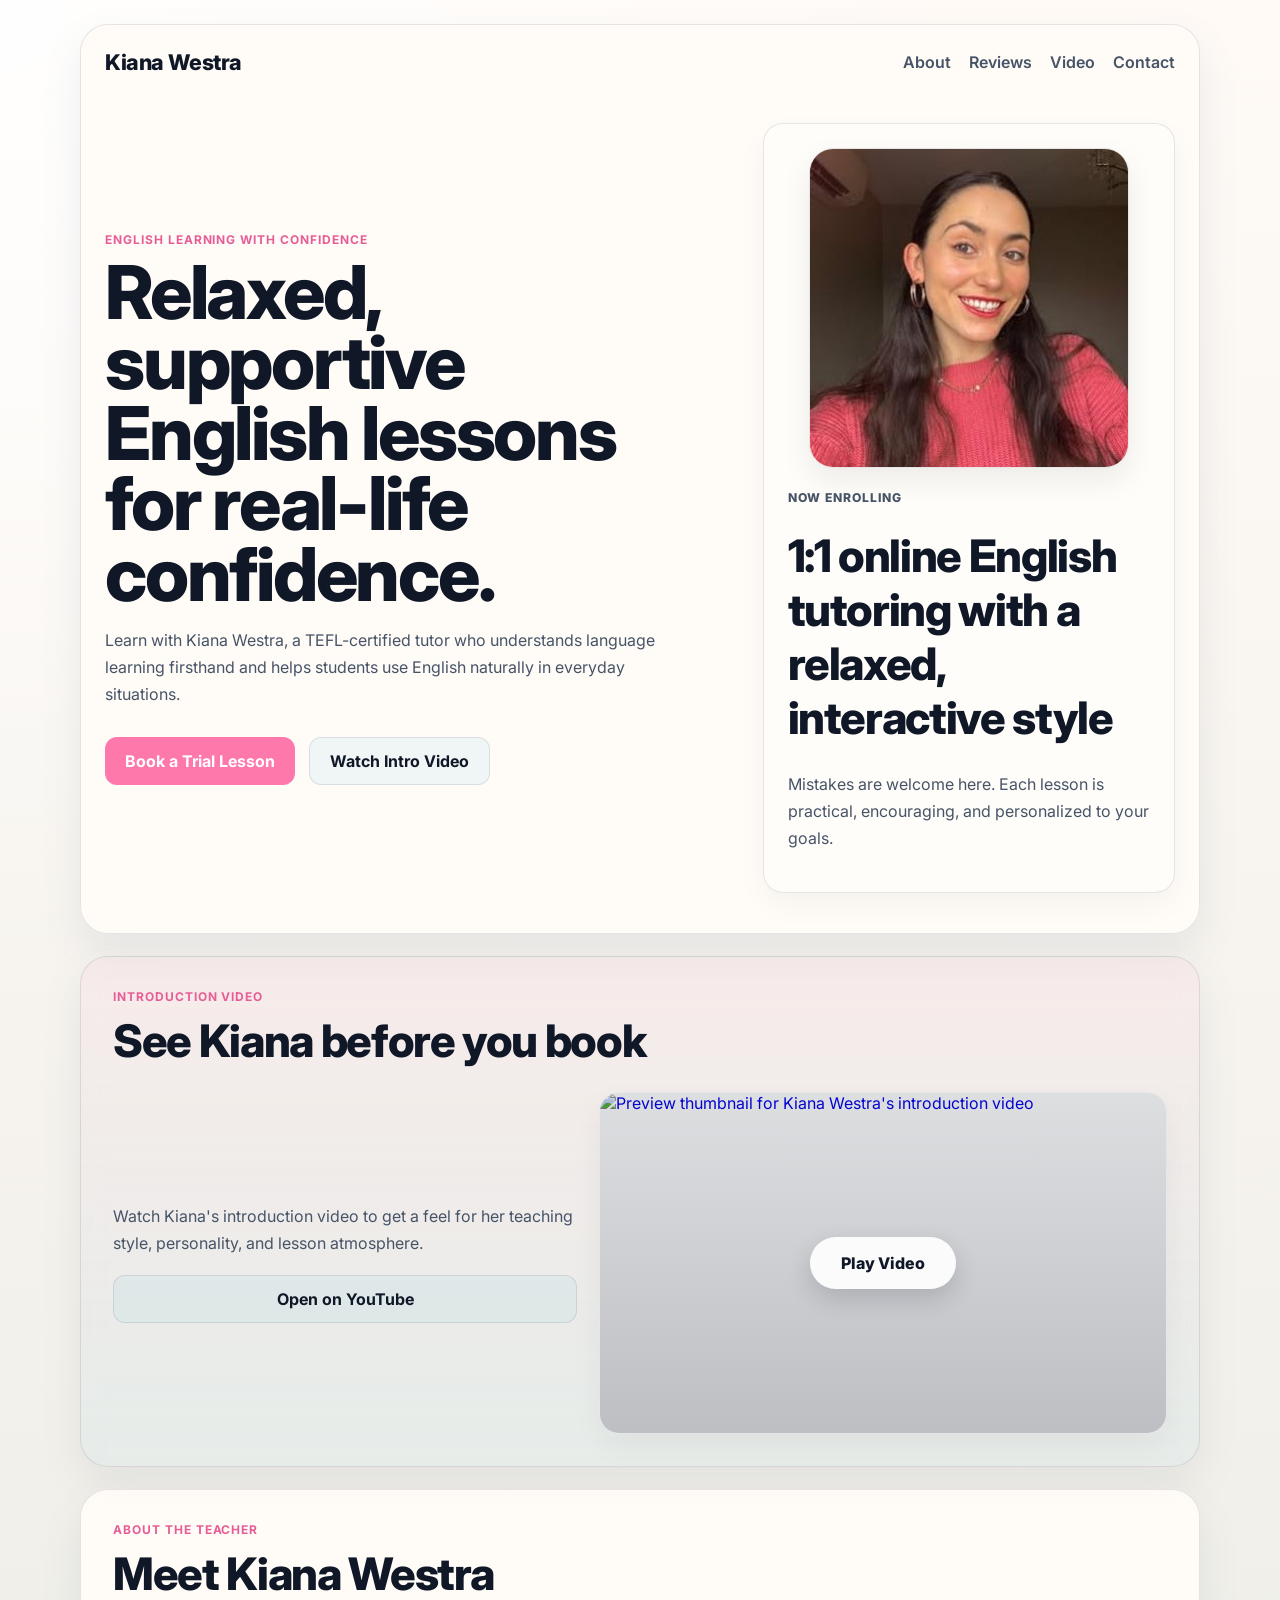
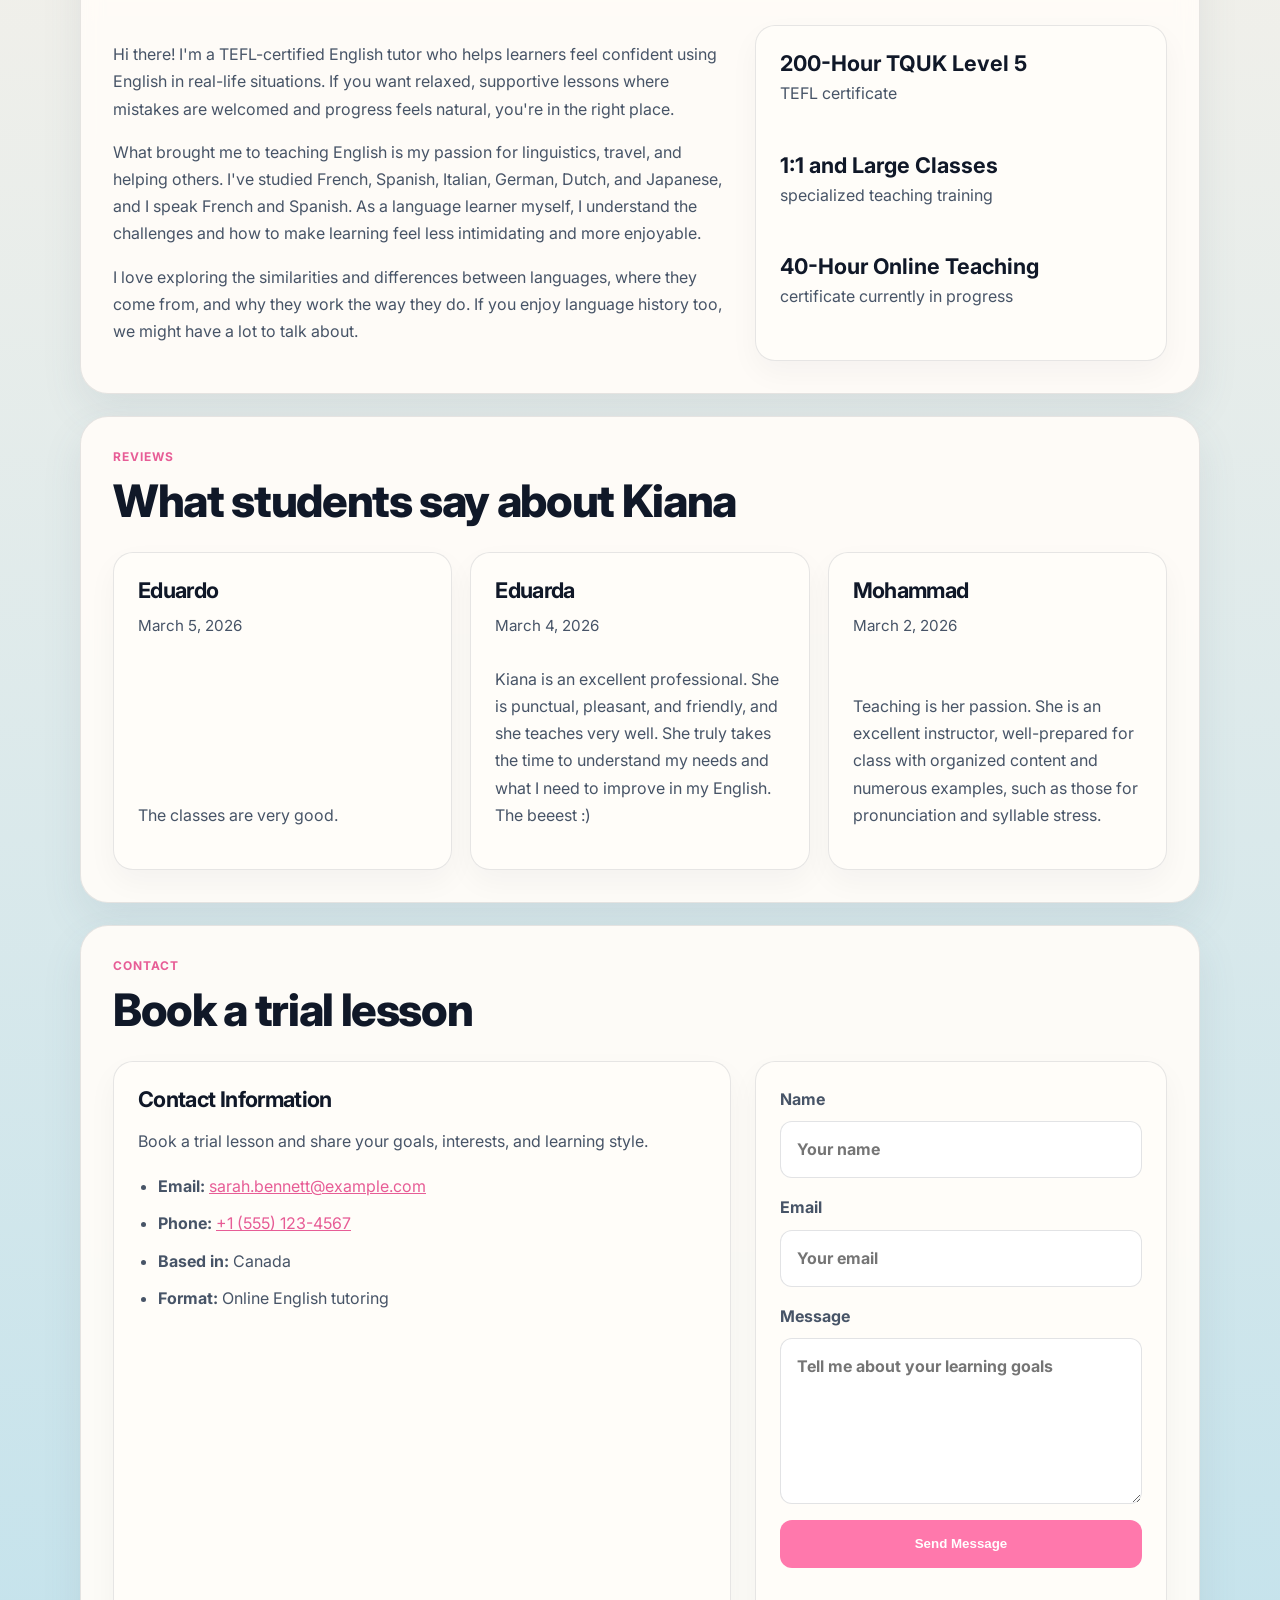
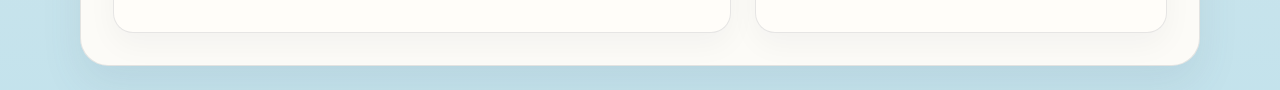
==== index.html @ e5110ee6 "Initial website" ====
<!DOCTYPE html>
<html lang="en">
<head>
  <meta charset="UTF-8">
  <meta name="viewport" content="width=device-width, initial-scale=1.0">
  <title>Kiana Westra | English Tutor</title>
  <meta
    name="description"
    content="Relaxed, supportive English lessons with Kiana Westra."
  >
  <link rel="preconnect" href="https://fonts.googleapis.com">
  <link rel="preconnect" href="https://fonts.gstatic.com" crossorigin>
  <link
    href="https://fonts.googleapis.com/css2?family=Inter:wght@400;500;600;700;800&display=swap"
    rel="stylesheet"
  >
  <link rel="stylesheet" href="style.css">
</head>
<body>
  <div class="page-shell">
    <header class="hero">
      <nav class="topbar">
        <a class="brand" href="#home">Kiana Westra</a>
        <div class="nav-links">
          <a href="#about">About</a>
          <a href="#reviews">Reviews</a>
          <a href="#video">Video</a>
          <a href="#contact">Contact</a>
        </div>
      </nav>

      <section class="hero-content" id="home">
        <div class="hero-copy">
          <p class="eyebrow">English Learning With Confidence</p>
          <h1>Relaxed, supportive English lessons for real-life confidence.</h1>
          <p class="intro">
            Learn with Kiana Westra, a TEFL-certified tutor who understands
            language learning firsthand and helps students use English naturally
            in everyday situations.
          </p>
          <div class="hero-actions">
            <a class="button button-primary" href="#contact">Book a Trial Lesson</a>
            <a class="button button-secondary" href="#video">Watch Intro Video</a>
          </div>
        </div>

        <aside class="hero-card">
          <div class="portrait-card">
            <img
              class="portrait-image"
              src="pictures/kk.jpg"
              alt="Portrait of Kiana Westra"
            >
          </div>
          <div class="hero-summary">
            <p class="card-label">Now Enrolling</p>
            <h2>1:1 online English tutoring with a relaxed, interactive style</h2>
            <p>
              Mistakes are welcome here. Each lesson is practical, encouraging,
              and personalized to your goals.
            </p>
          </div>
        </aside>
      </section>
    </header>

    <main>
      <section class="section media-section" id="video">
        <div class="section-heading">
          <p class="eyebrow">Introduction Video</p>
          <h2>See Kiana before you book</h2>
        </div>
        <div class="video-shell">
          <div class="video-copy">
            <p>
              Watch Kiana's introduction video to get a feel for her teaching
              style, personality, and lesson atmosphere.
            </p>
            <a class="button button-secondary" href="https://www.youtube.com/watch?v=1ge4hLYOlJs">Open on YouTube</a>
          </div>
          <a
            class="video-frame video-preview"
            href="https://www.youtube.com/watch?v=1ge4hLYOlJs"
            aria-label="Watch Kiana Westra introduction video on YouTube"
          >
            <img
              src="https://img.youtube.com/vi/1ge4hLYOlJs/maxresdefault.jpg"
              alt="Preview thumbnail for Kiana Westra's introduction video"
            >
            <div class="video-overlay">
              <span class="play-button">Play Video</span>
            </div>
          </a>
        </div>
      </section>

      <section class="section" id="about">
        <div class="section-heading">
          <p class="eyebrow">About The Teacher</p>
          <h2>Meet Kiana Westra</h2>
        </div>
        <div class="about-grid">
          <div class="about-copy">
            <p>
              Hi there! I'm a TEFL-certified English tutor who helps learners
              feel confident using English in real-life situations. If you want
              relaxed, supportive lessons where mistakes are welcomed and
              progress feels natural, you're in the right place.
            </p>
            <p>
              What brought me to teaching English is my passion for linguistics,
              travel, and helping others. I've studied French, Spanish,
              Italian, German, Dutch, and Japanese, and I speak French and
              Spanish. As a language learner myself, I understand the
              challenges and how to make learning feel less intimidating and
              more enjoyable.
            </p>
            <p>
              I love exploring the similarities and differences between
              languages, where they come from, and why they work the way they
              do. If you enjoy language history too, we might have a lot to
              talk about.
            </p>
          </div>
          <div class="stats-card">
            <div>
              <strong>200-Hour TQUK Level 5</strong>
              <span>TEFL certificate</span>
            </div>
            <div>
              <strong>1:1 and Large Classes</strong>
              <span>specialized teaching training</span>
            </div>
            <div>
              <strong>40-Hour Online Teaching</strong>
              <span>certificate currently in progress</span>
            </div>
          </div>
        </div>
      </section>

      <section class="section" id="reviews">
        <div class="section-heading">
          <p class="eyebrow">Reviews</p>
          <h2>What students say about Kiana</h2>
        </div>
        <div class="cards">
          <article class="info-card review-card">
            <div class="review-meta">
              <h3>Eduardo</h3>
              <p>March 5, 2026</p>
            </div>
            <p>The classes are very good.</p>
          </article>
          <article class="info-card review-card">
            <div class="review-meta">
              <h3>Eduarda</h3>
              <p>March 4, 2026</p>
            </div>
            <p>
              Kiana is an excellent professional. She is punctual, pleasant, and
              friendly, and she teaches very well. She truly takes the time to
              understand my needs and what I need to improve in my English. The
              beeest :)
            </p>
          </article>
          <article class="info-card review-card">
            <div class="review-meta">
              <h3>Mohammad</h3>
              <p>March 2, 2026</p>
            </div>
            <p>
              Teaching is her passion. She is an excellent instructor,
              well-prepared for class with organized content and numerous
              examples, such as those for pronunciation and syllable stress.
            </p>
          </article>
        </div>
      </section>

      <section class="section contact-section" id="contact">
        <div class="section-heading">
          <p class="eyebrow">Contact</p>
          <h2>Book a trial lesson</h2>
        </div>

        <div class="contact-grid">
          <div class="contact-card">
            <h3>Contact Information</h3>
            <p>Book a trial lesson and share your goals, interests, and learning style.</p>
            <ul class="contact-list">
              <li><strong>Email:</strong> <a href="mailto:sarah.bennett@example.com">sarah.bennett@example.com</a></li>
              <li><strong>Phone:</strong> <a href="tel:+15551234567">+1 (555) 123-4567</a></li>
              <li><strong>Based in:</strong> Canada</li>
              <li><strong>Format:</strong> Online English tutoring</li>
            </ul>
          </div>

          <form class="contact-form" id="contact-form">
            <label>
              Name
              <input type="text" name="name" placeholder="Your name">
            </label>
            <label>
              Email
              <input type="email" name="email" placeholder="Your email">
            </label>
            <label>
              Message
              <textarea name="message" rows="5" placeholder="Tell me about your learning goals"></textarea>
            </label>
            <button class="button button-primary" type="submit">Send Message</button>
            <p class="form-note" id="form-note" aria-live="polite"></p>
          </form>
        </div>
      </section>
    </main>
  </div>
  <script src="script.js"></script>
</body>
</html>
---- style.css ----
:root {
  --bg: #f2f0ea;
  --bg-accent: #a8d5e3;
  --surface: rgba(255, 252, 248, 0.94);
  --surface-strong: #fffdf9;
  --text: #101828;
  --muted: #475467;
  --line: rgba(16, 24, 40, 0.1);
  --primary: #ff78ac;
  --primary-deep: #e75d96;
  --secondary: #a8d5e3;
  --shadow: 0 18px 40px rgba(77, 94, 114, 0.1);
}

* {
  box-sizing: border-box;
}

html {
  scroll-behavior: smooth;
}

body {
  margin: 0;
  font-family: "Inter", sans-serif;
  color: var(--text);
  background:
    radial-gradient(circle at top left, rgba(255, 255, 255, 0.9), transparent 28%),
    linear-gradient(180deg, #fffaf6 0%, var(--bg) 46%, rgba(168, 213, 227, 0.68) 100%);
}

body::before {
  content: "";
  position: fixed;
  inset: 0;
  background-image:
    linear-gradient(rgba(255, 255, 255, 0.18) 1px, transparent 1px),
    linear-gradient(90deg, rgba(255, 255, 255, 0.18) 1px, transparent 1px);
  background-size: 26px 26px;
  mask-image: radial-gradient(circle at center, black 58%, transparent 100%);
  pointer-events: none;
  opacity: 0.18;
}

.page-shell {
  width: min(1120px, calc(100% - 32px));
  margin: 24px auto;
}

.hero,
.section {
  position: relative;
  overflow: hidden;
  background: var(--surface);
  border: 1px solid var(--line);
  border-radius: 28px;
  box-shadow: var(--shadow);
  backdrop-filter: blur(10px);
}

.hero {
  padding: 24px 24px 40px;
}

.topbar {
  display: flex;
  align-items: center;
  justify-content: space-between;
  gap: 16px;
}

.brand,
.nav-links a,
.button {
  text-decoration: none;
}

.brand {
  font-size: 1.35rem;
  font-weight: 800;
  letter-spacing: -0.02em;
  color: var(--text);
}

.nav-links {
  display: flex;
  gap: 18px;
  flex-wrap: wrap;
}

.nav-links a {
  color: var(--muted);
  font-weight: 600;
}

.hero-content {
  display: grid;
  grid-template-columns: 1.45fr 0.95fr;
  gap: 28px;
  align-items: center;
  padding-top: 48px;
}

.eyebrow {
  margin: 0 0 10px;
  color: var(--primary-deep);
  text-transform: uppercase;
  letter-spacing: 0.08em;
  font-size: 0.75rem;
  font-weight: 700;
}

h1,
h2,
h3,
blockquote {
  font-family: "Inter", sans-serif;
  margin: 0;
  letter-spacing: -0.03em;
}

h1 {
  font-size: clamp(2.8rem, 5.8vw, 4.8rem);
  line-height: 0.95;
  font-weight: 800;
  max-width: 11ch;
}

h2 {
  font-size: clamp(1.85rem, 3.6vw, 2.8rem);
  font-weight: 800;
}

h3 {
  font-size: 1.35rem;
  font-weight: 700;
  margin-bottom: 12px;
}

.intro,
.hero-card p,
.about-copy p,
.info-card p,
.contact-card p,
.contact-list,
.contact-form,
.stats-card span {
  color: var(--muted);
  line-height: 1.7;
}

.intro {
  max-width: 58ch;
  font-size: 1rem;
  margin: 18px 0 0;
}

.hero-actions {
  display: flex;
  flex-wrap: wrap;
  gap: 14px;
  margin-top: 28px;
}

.button {
  display: inline-flex;
  align-items: center;
  justify-content: center;
  min-height: 48px;
  padding: 0 20px;
  border-radius: 12px;
  font-weight: 700;
  transition: transform 180ms ease, background-color 180ms ease, color 180ms ease;
}

.button:hover,
.button:focus-visible {
  transform: translateY(-1px);
}

.button-primary {
  background: var(--primary);
  color: #ffffff;
  border: 0;
}

.button-primary:hover,
.button-primary:focus-visible {
  background: var(--primary-deep);
}

.button-secondary {
  color: var(--text);
  border: 1px solid var(--line);
  background: rgba(168, 213, 227, 0.18);
}

.hero-card,
.stats-card,
.info-card,
.contact-card,
.contact-form {
  background: var(--surface-strong);
  border: 1px solid var(--line);
  border-radius: 20px;
  box-shadow: 0 12px 30px rgba(16, 24, 40, 0.04);
}

.hero-card {
  padding: 24px;
  display: grid;
  gap: 20px;
}

.card-label {
  margin: 0 0 10px;
  font-size: 0.76rem;
  font-weight: 800;
  letter-spacing: 0.08em;
  text-transform: uppercase;
  color: var(--primary);
}

.portrait-card {
  display: grid;
  justify-items: center;
}

.portrait-image {
  display: block;
  width: min(100%, 320px);
  aspect-ratio: 1 / 1;
  object-fit: cover;
  object-position: center;
  border-radius: 24px;
  border: 1px solid var(--line);
  box-shadow: 0 12px 30px rgba(16, 24, 40, 0.08);
}

.hero-summary {
  display: grid;
  gap: 10px;
}

.feature-list,
.contact-list {
  margin: 18px 0 0;
  padding-left: 20px;
}

.feature-list li,
.contact-list li {
  margin-bottom: 10px;
}

.section {
  margin-top: 22px;
  padding: 32px;
}

.section-heading {
  margin-bottom: 24px;
}

.about-grid,
.contact-grid {
  display: grid;
  grid-template-columns: 1.2fr 0.8fr;
  gap: 24px;
}

.stats-card {
  display: grid;
  gap: 18px;
  padding: 24px;
}

.stats-card strong {
  display: block;
  font-size: 1.35rem;
  margin-bottom: 4px;
}

.cards {
  display: grid;
  grid-template-columns: repeat(3, minmax(0, 1fr));
  gap: 18px;
}

.info-card,
.contact-card,
.contact-form {
  padding: 24px;
}

.review-card {
  display: flex;
  flex-direction: column;
  justify-content: space-between;
  gap: 12px;
}

.review-meta p {
  margin: 0;
  color: var(--muted);
  font-size: 0.95rem;
  line-height: 1.5;
}

.media-section {
  background: linear-gradient(180deg, rgba(255, 120, 172, 0.06), rgba(168, 213, 227, 0.16));
}

.video-shell {
  display: grid;
  grid-template-columns: 0.9fr 1.1fr;
  gap: 22px;
  align-items: center;
}

.video-copy {
  display: grid;
  gap: 18px;
}

.video-copy p {
  margin: 0;
  color: var(--muted);
  line-height: 1.7;
}

.video-frame {
  overflow: hidden;
  background: #ffffff;
  border: 1px solid var(--line);
  border-radius: 20px;
  box-shadow: 0 12px 30px rgba(16, 24, 40, 0.05);
}

.video-preview {
  position: relative;
  display: block;
  min-height: 340px;
  text-decoration: none;
}

.video-preview img {
  display: block;
  width: 100%;
  height: 100%;
  min-height: 340px;
  object-fit: cover;
}

.video-overlay {
  position: absolute;
  inset: 0;
  display: grid;
  place-items: center;
  background: linear-gradient(180deg, rgba(16, 24, 40, 0.14), rgba(16, 24, 40, 0.28));
}

.play-button {
  display: inline-flex;
  align-items: center;
  justify-content: center;
  min-width: 146px;
  min-height: 52px;
  padding: 0 20px;
  border-radius: 999px;
  background: rgba(255, 255, 255, 0.92);
  color: var(--text);
  font-weight: 800;
  box-shadow: 0 10px 24px rgba(16, 24, 40, 0.16);
}

.contact-form {
  display: grid;
  gap: 16px;
}

.contact-form label {
  display: grid;
  gap: 8px;
  font-weight: 700;
}

.contact-form input,
.contact-form textarea {
  width: 100%;
  border: 1px solid rgba(16, 24, 40, 0.12);
  border-radius: 12px;
  padding: 14px 16px;
  font: inherit;
  color: var(--text);
  background: #ffffff;
}

.contact-form input:focus,
.contact-form textarea:focus {
  outline: 2px solid rgba(255, 120, 172, 0.2);
  border-color: var(--primary);
}

.contact-card a {
  color: var(--primary-deep);
  text-decoration-thickness: 1px;
}

.form-note {
  min-height: 24px;
  margin: 0;
  color: var(--primary-deep);
  font-weight: 600;
}

@media (max-width: 900px) {
  .hero-content,
  .about-grid,
  .contact-grid,
  .cards,
  .video-shell {
    grid-template-columns: 1fr;
  }

  .hero-card {
    transform: none;
  }
}

@media (max-width: 640px) {
  .page-shell {
    width: min(100% - 20px, 1120px);
    margin: 10px auto 24px;
  }

  .hero,
  .section {
    border-radius: 22px;
    padding: 22px;
  }

  .topbar {
    flex-direction: column;
    align-items: flex-start;
  }

  .hero-content {
    padding-top: 30px;
  }

  .video-preview,
  .video-preview img {
    min-height: 220px;
  }
}
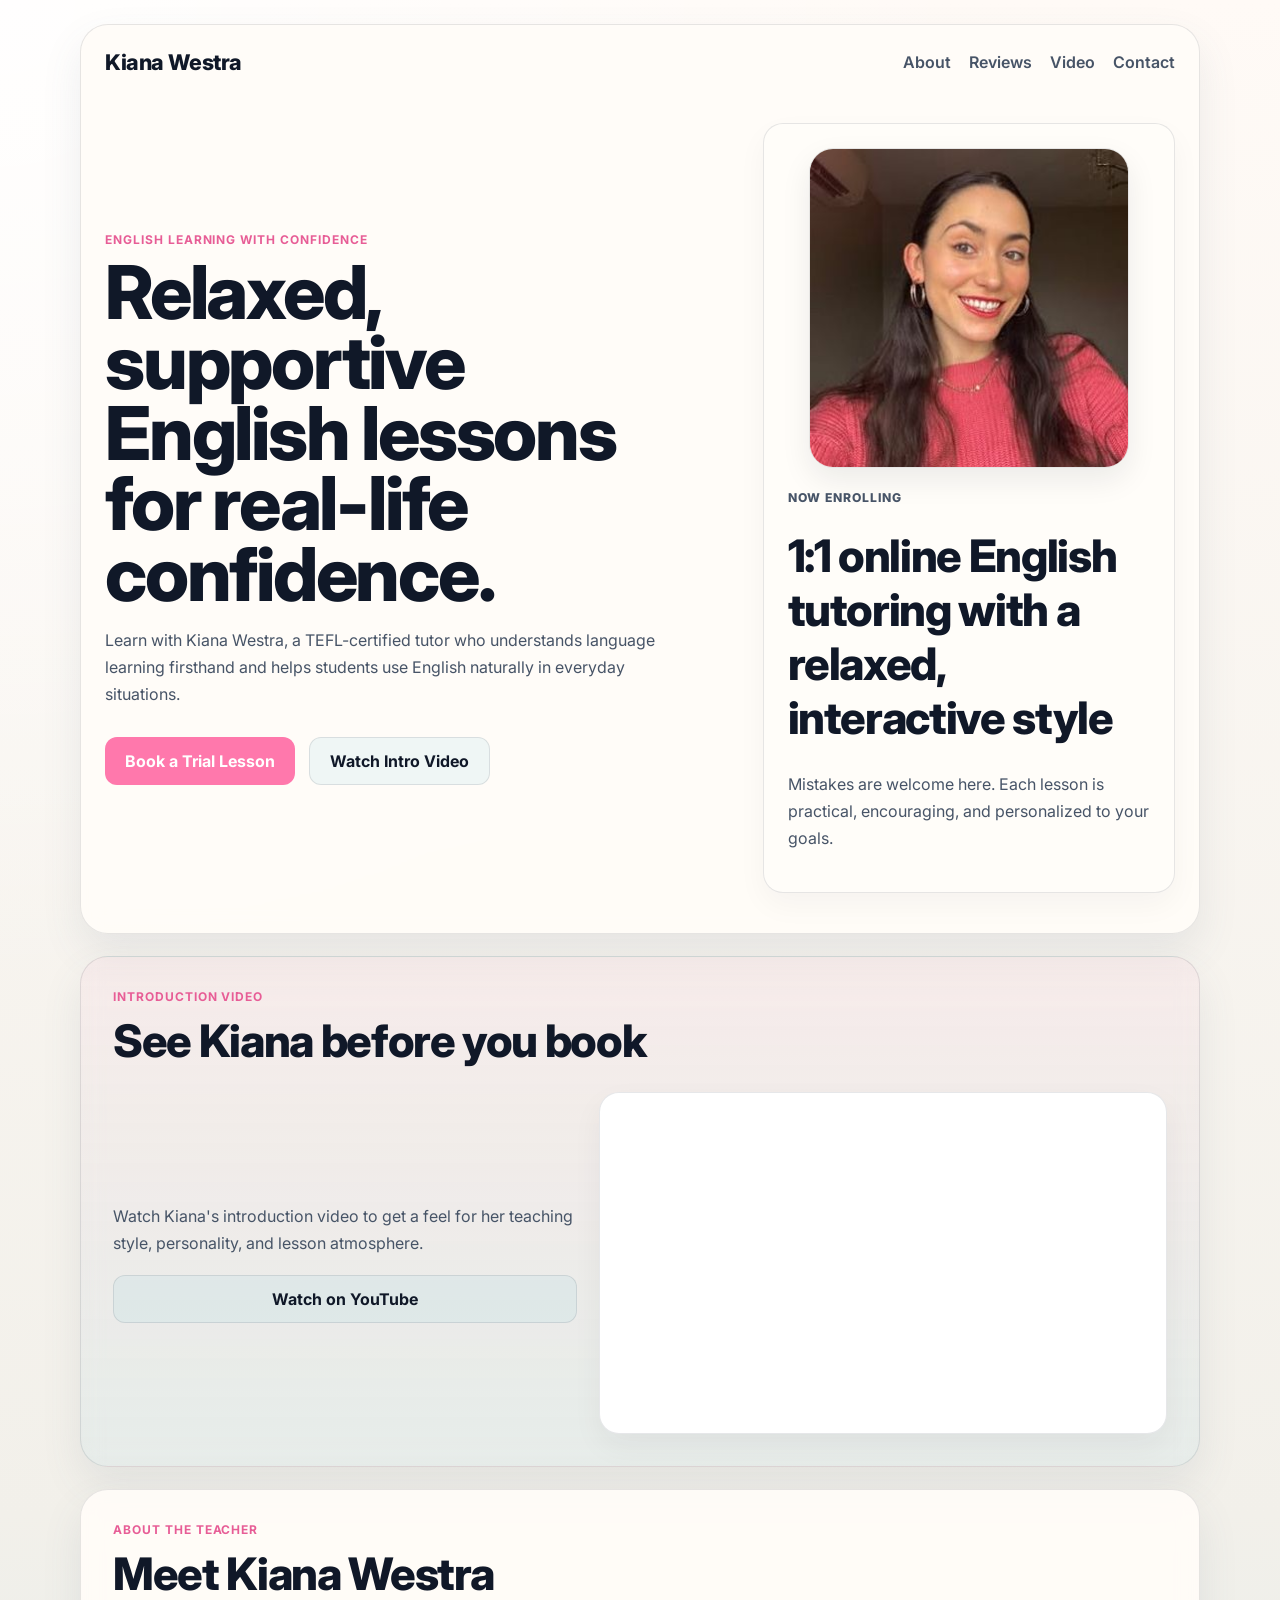
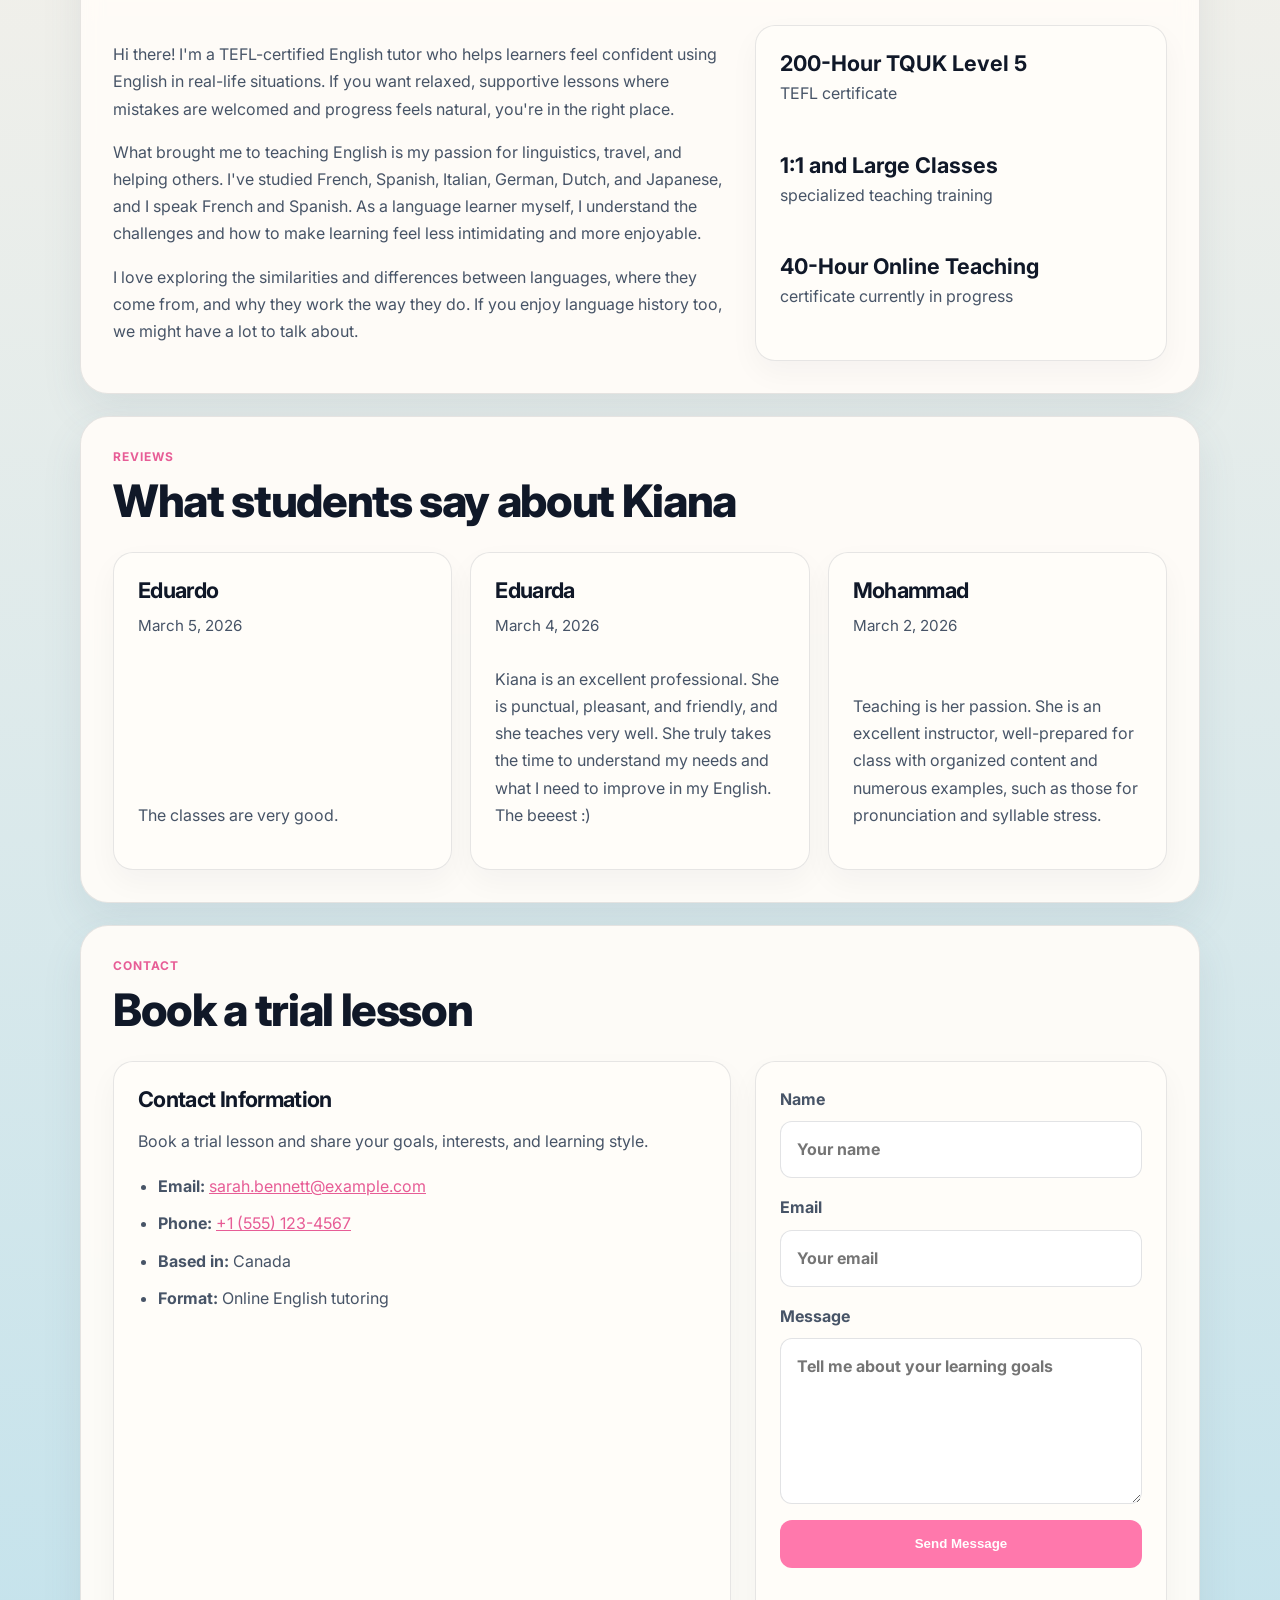
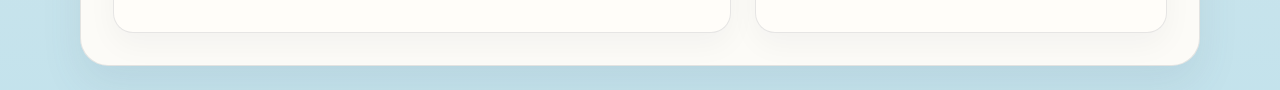
==== commit 9b27310b: "Update embedded video" ====
--- a/index.html
+++ b/index.html
@@ -76,21 +76,18 @@
               Watch Kiana's introduction video to get a feel for her teaching
               style, personality, and lesson atmosphere.
             </p>
-            <a class="button button-secondary" href="https://www.youtube.com/watch?v=1ge4hLYOlJs">Open on YouTube</a>
-          </div>
-          <a
-            class="video-frame video-preview"
-            href="https://www.youtube.com/watch?v=1ge4hLYOlJs"
-            aria-label="Watch Kiana Westra introduction video on YouTube"
-          >
-            <img
-              src="https://img.youtube.com/vi/1ge4hLYOlJs/maxresdefault.jpg"
-              alt="Preview thumbnail for Kiana Westra's introduction video"
-            >
-            <div class="video-overlay">
-              <span class="play-button">Play Video</span>
-            </div>
-          </a>
+            <a class="button button-secondary" href="https://www.youtube.com/watch?v=1ge4hLYOlJs">Watch on YouTube</a>
+          </div>
+          <div class="video-frame">
+            <iframe
+              src="https://www.youtube.com/embed/1ge4hLYOlJs?rel=0"
+              title="Kiana Westra introduction video"
+              loading="eager"
+              allow="accelerometer; autoplay; clipboard-write; encrypted-media; gyroscope; picture-in-picture; web-share"
+              referrerpolicy="strict-origin-when-cross-origin"
+              allowfullscreen
+            ></iframe>
+          </div>
         </div>
       </section>
 
--- a/style.css
+++ b/style.css
@@ -337,41 +337,11 @@
   box-shadow: 0 12px 30px rgba(16, 24, 40, 0.05);
 }
 
-.video-preview {
-  position: relative;
-  display: block;
-  min-height: 340px;
-  text-decoration: none;
-}
-
-.video-preview img {
+.video-frame iframe {
   display: block;
   width: 100%;
-  height: 100%;
   min-height: 340px;
-  object-fit: cover;
-}
-
-.video-overlay {
-  position: absolute;
-  inset: 0;
-  display: grid;
-  place-items: center;
-  background: linear-gradient(180deg, rgba(16, 24, 40, 0.14), rgba(16, 24, 40, 0.28));
-}
-
-.play-button {
-  display: inline-flex;
-  align-items: center;
-  justify-content: center;
-  min-width: 146px;
-  min-height: 52px;
-  padding: 0 20px;
-  border-radius: 999px;
-  background: rgba(255, 255, 255, 0.92);
-  color: var(--text);
-  font-weight: 800;
-  box-shadow: 0 10px 24px rgba(16, 24, 40, 0.16);
+  border: 0;
 }
 
 .contact-form {
@@ -449,8 +419,7 @@
     padding-top: 30px;
   }
 
-  .video-preview,
-  .video-preview img {
+  .video-frame iframe {
     min-height: 220px;
   }
 }
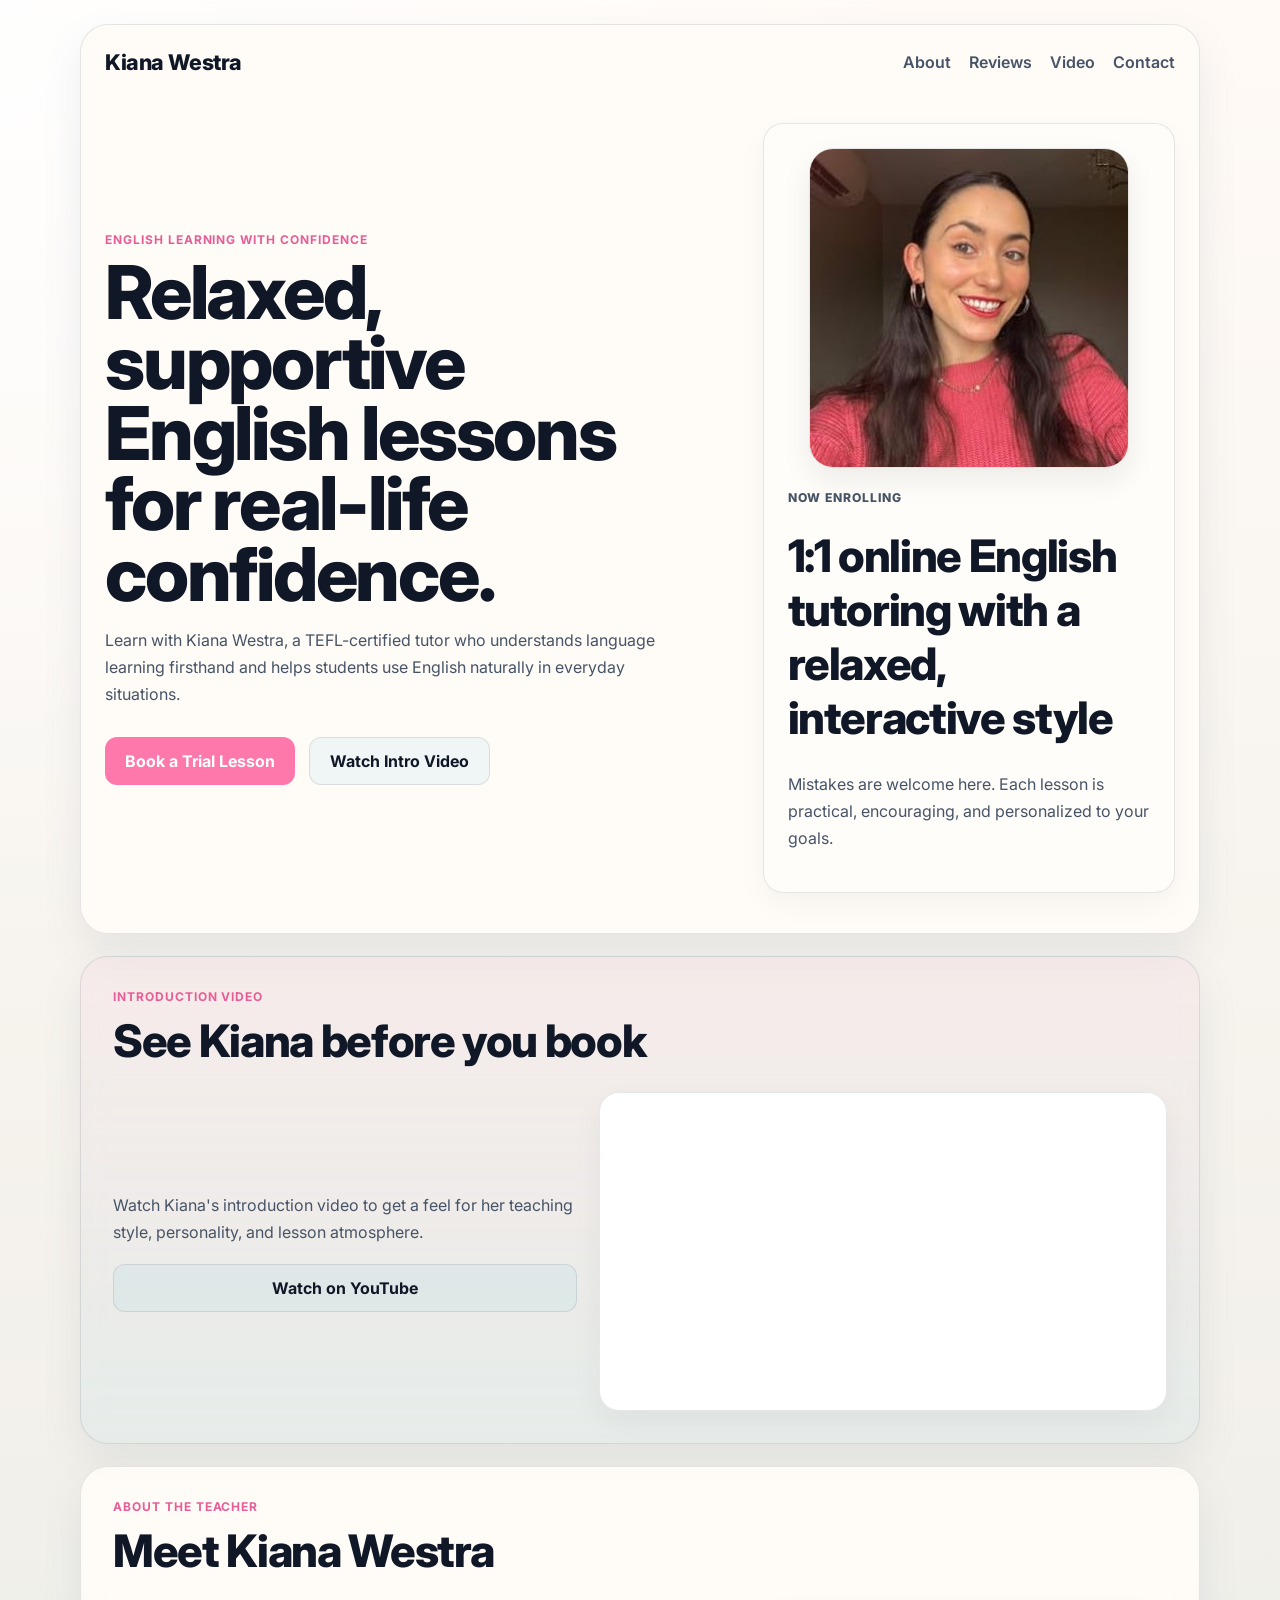
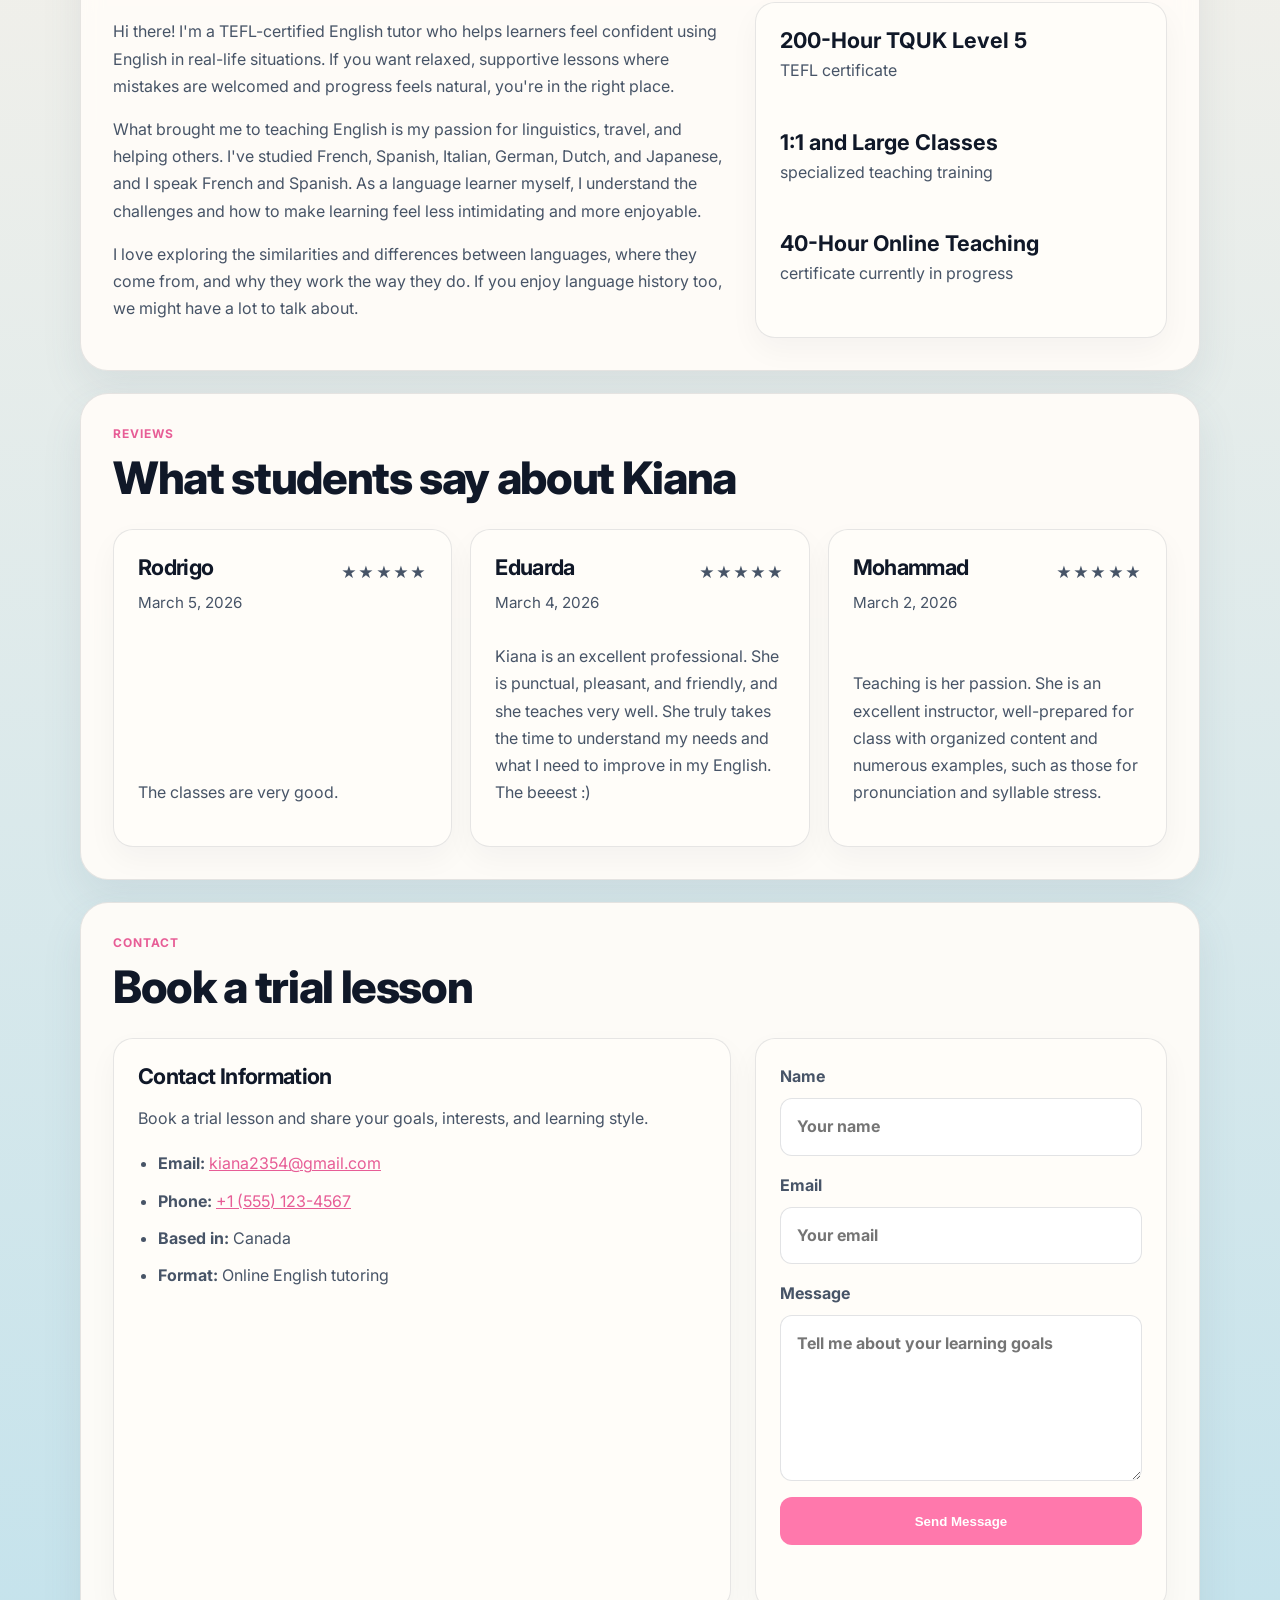
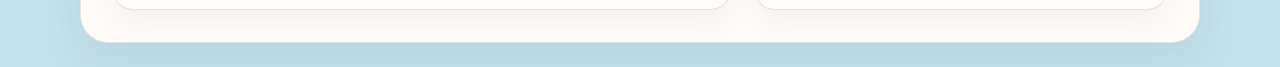
==== commit d2c55c39: "Update reviews and contact form" ====
--- a/index.html
+++ b/index.html
@@ -144,14 +144,20 @@
         <div class="cards">
           <article class="info-card review-card">
             <div class="review-meta">
-              <h3>Eduardo</h3>
+              <div class="review-header">
+                <h3>Rodrigo</h3>
+                <p class="review-stars" aria-label="5 out of 5 stars">&#9733;&#9733;&#9733;&#9733;&#9733;</p>
+              </div>
               <p>March 5, 2026</p>
             </div>
             <p>The classes are very good.</p>
           </article>
           <article class="info-card review-card">
             <div class="review-meta">
-              <h3>Eduarda</h3>
+              <div class="review-header">
+                <h3>Eduarda</h3>
+                <p class="review-stars" aria-label="5 out of 5 stars">&#9733;&#9733;&#9733;&#9733;&#9733;</p>
+              </div>
               <p>March 4, 2026</p>
             </div>
             <p>
@@ -163,7 +169,10 @@
           </article>
           <article class="info-card review-card">
             <div class="review-meta">
-              <h3>Mohammad</h3>
+              <div class="review-header">
+                <h3>Mohammad</h3>
+                <p class="review-stars" aria-label="5 out of 5 stars">&#9733;&#9733;&#9733;&#9733;&#9733;</p>
+              </div>
               <p>March 2, 2026</p>
             </div>
             <p>
@@ -186,25 +195,25 @@
             <h3>Contact Information</h3>
             <p>Book a trial lesson and share your goals, interests, and learning style.</p>
             <ul class="contact-list">
-              <li><strong>Email:</strong> <a href="mailto:sarah.bennett@example.com">sarah.bennett@example.com</a></li>
+              <li><strong>Email:</strong> <a href="mailto:kiana2354@gmail.com">kiana2354@gmail.com</a></li>
               <li><strong>Phone:</strong> <a href="tel:+15551234567">+1 (555) 123-4567</a></li>
               <li><strong>Based in:</strong> Canada</li>
               <li><strong>Format:</strong> Online English tutoring</li>
             </ul>
           </div>
 
-          <form class="contact-form" id="contact-form">
+          <form class="contact-form" id="contact-form" data-recipient="kiana2354@gmail.com">
             <label>
               Name
-              <input type="text" name="name" placeholder="Your name">
+              <input type="text" name="name" placeholder="Your name" required>
             </label>
             <label>
               Email
-              <input type="email" name="email" placeholder="Your email">
+              <input type="email" name="email" placeholder="Your email" required>
             </label>
             <label>
               Message
-              <textarea name="message" rows="5" placeholder="Tell me about your learning goals"></textarea>
+              <textarea name="message" rows="5" placeholder="Tell me about your learning goals" required></textarea>
             </label>
             <button class="button button-primary" type="submit">Send Message</button>
             <p class="form-note" id="form-note" aria-live="polite"></p>
--- a/style.css
+++ b/style.css
@@ -307,6 +307,20 @@
   line-height: 1.5;
 }
 
+.review-header {
+  display: flex;
+  align-items: center;
+  justify-content: space-between;
+  gap: 12px;
+}
+
+.review-stars {
+  margin: 0;
+  color: var(--primary);
+  letter-spacing: 0.08em;
+  font-size: 1rem;
+}
+
 .media-section {
   background: linear-gradient(180deg, rgba(255, 120, 172, 0.06), rgba(168, 213, 227, 0.16));
 }
@@ -335,12 +349,13 @@
   border: 1px solid var(--line);
   border-radius: 20px;
   box-shadow: 0 12px 30px rgba(16, 24, 40, 0.05);
+  aspect-ratio: 16 / 9;
 }
 
 .video-frame iframe {
   display: block;
   width: 100%;
-  min-height: 340px;
+  height: 100%;
   border: 0;
 }
 
@@ -419,7 +434,7 @@
     padding-top: 30px;
   }
 
-  .video-frame iframe {
-    min-height: 220px;
-  }
-}
+  .video-frame {
+    aspect-ratio: 16 / 9;
+  }
+}
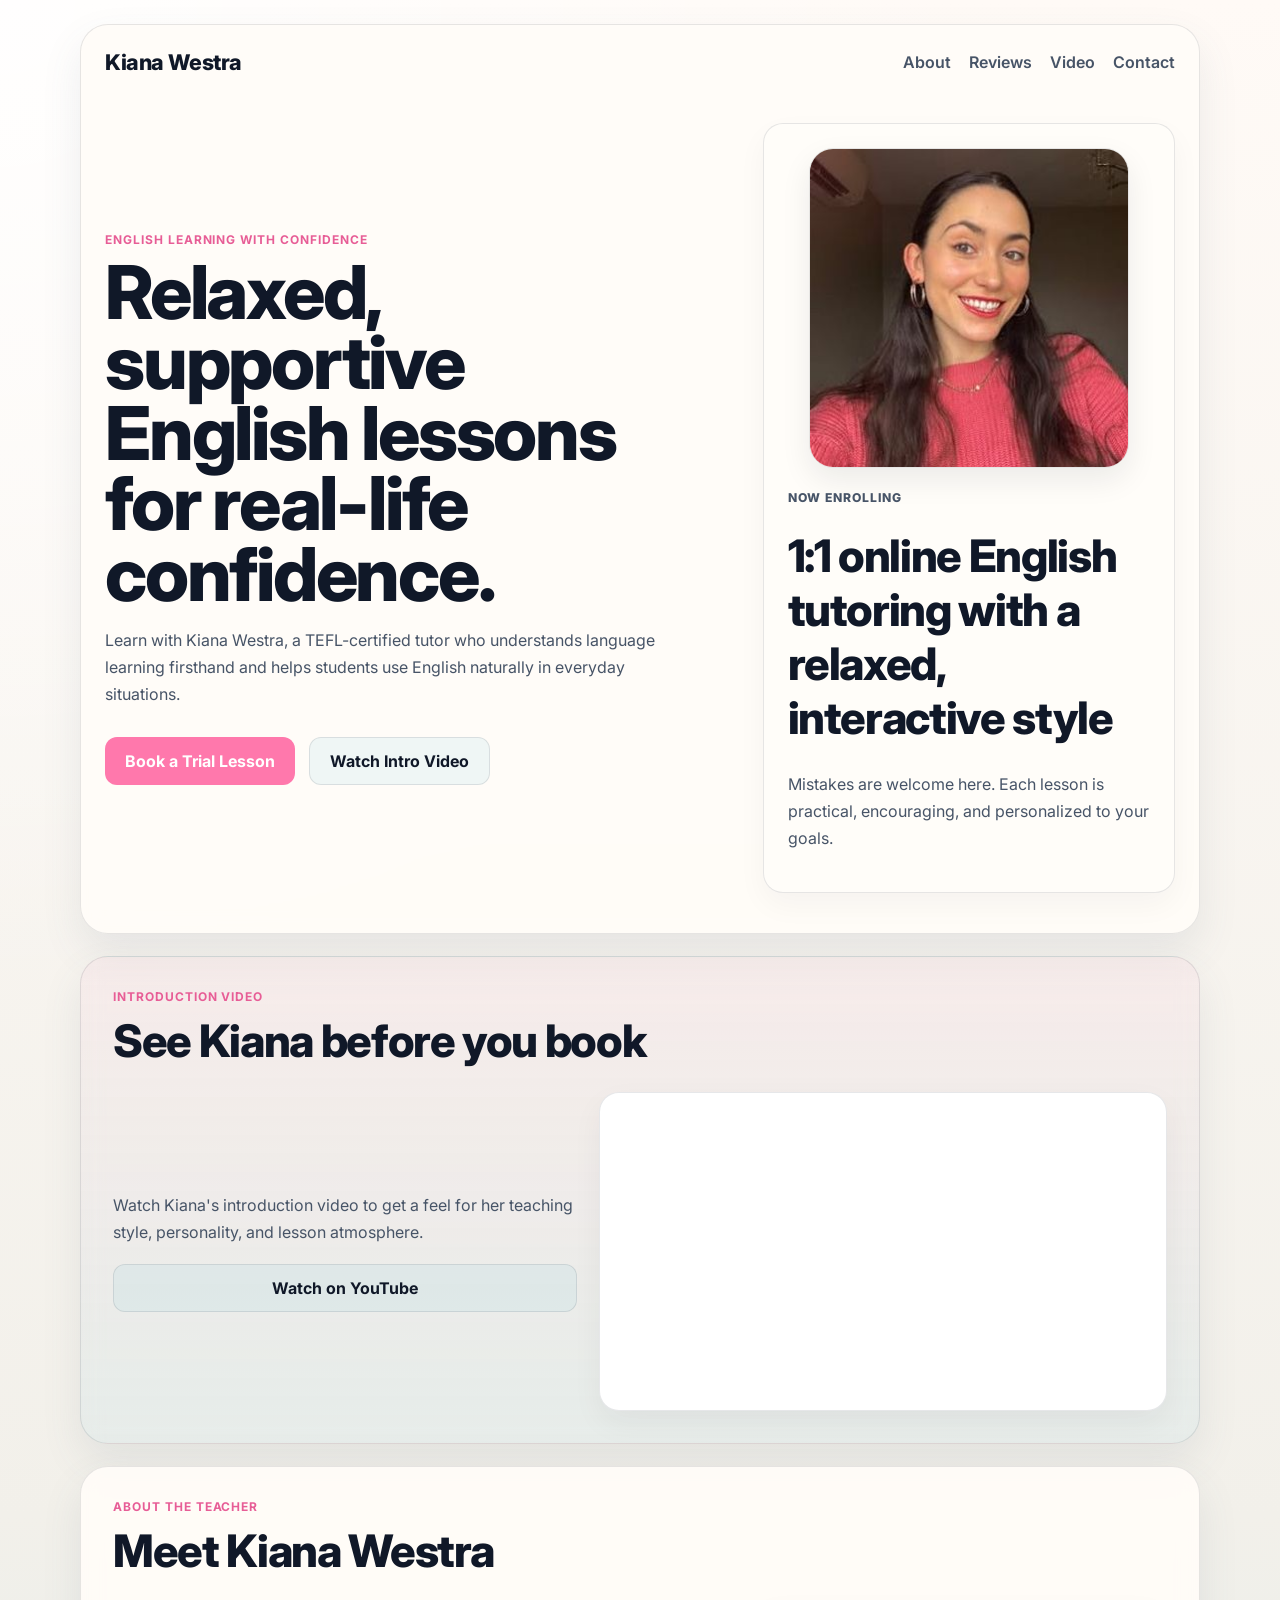
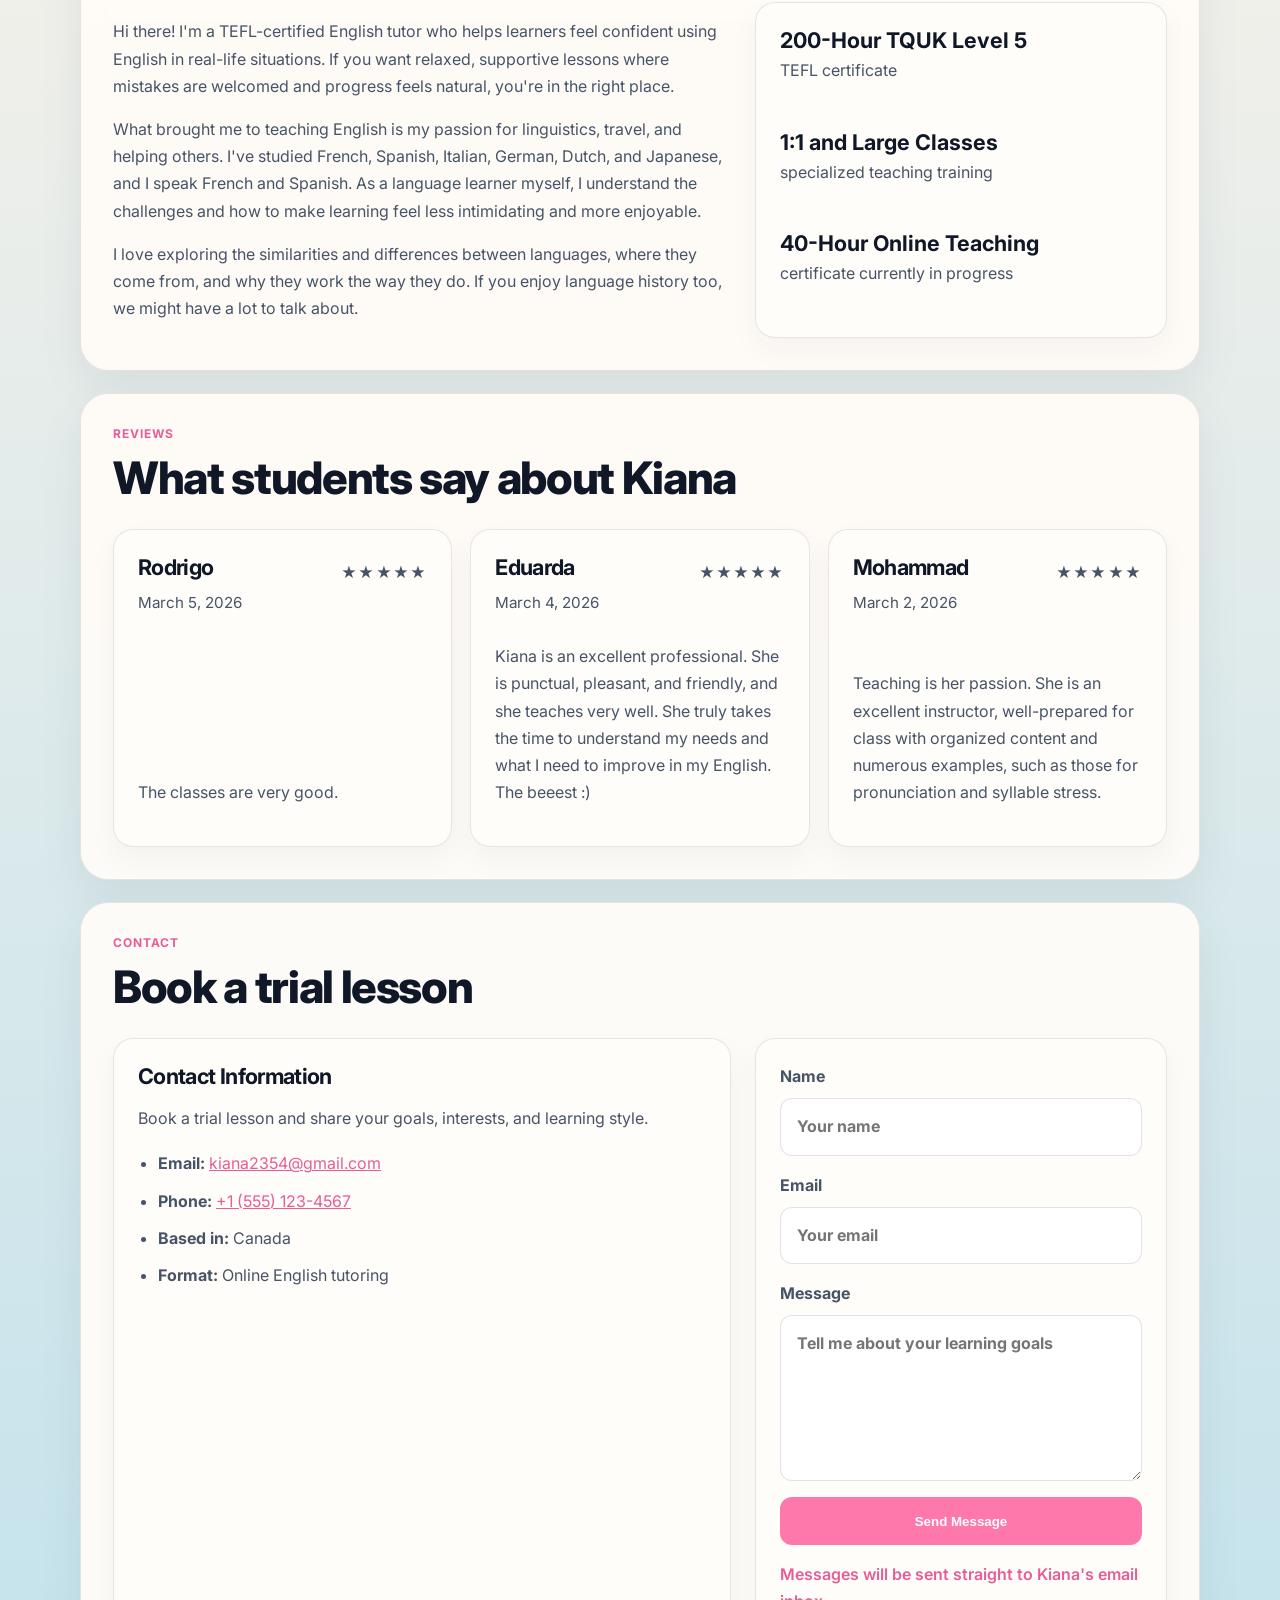
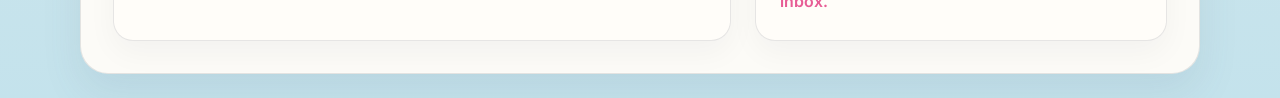
==== commit 000bdb82: "Connect contact form to email service" ====
--- a/index.html
+++ b/index.html
@@ -202,7 +202,16 @@
             </ul>
           </div>
 
-          <form class="contact-form" id="contact-form" data-recipient="kiana2354@gmail.com">
+          <form
+            class="contact-form"
+            id="contact-form"
+            action="https://formsubmit.co/kiana2354@gmail.com"
+            method="POST"
+          >
+            <input type="hidden" name="_subject" value="New trial lesson inquiry from Kiana Westra website">
+            <input type="hidden" name="_template" value="table">
+            <input type="hidden" name="_next" value="https://cyberkirbi.github.io/kiana-westra-website/#contact">
+            <input type="hidden" name="_captcha" value="false">
             <label>
               Name
               <input type="text" name="name" placeholder="Your name" required>
@@ -216,7 +225,9 @@
               <textarea name="message" rows="5" placeholder="Tell me about your learning goals" required></textarea>
             </label>
             <button class="button button-primary" type="submit">Send Message</button>
-            <p class="form-note" id="form-note" aria-live="polite"></p>
+            <p class="form-note" id="form-note" aria-live="polite">
+              Messages will be sent straight to Kiana's email inbox.
+            </p>
           </form>
         </div>
       </section>
